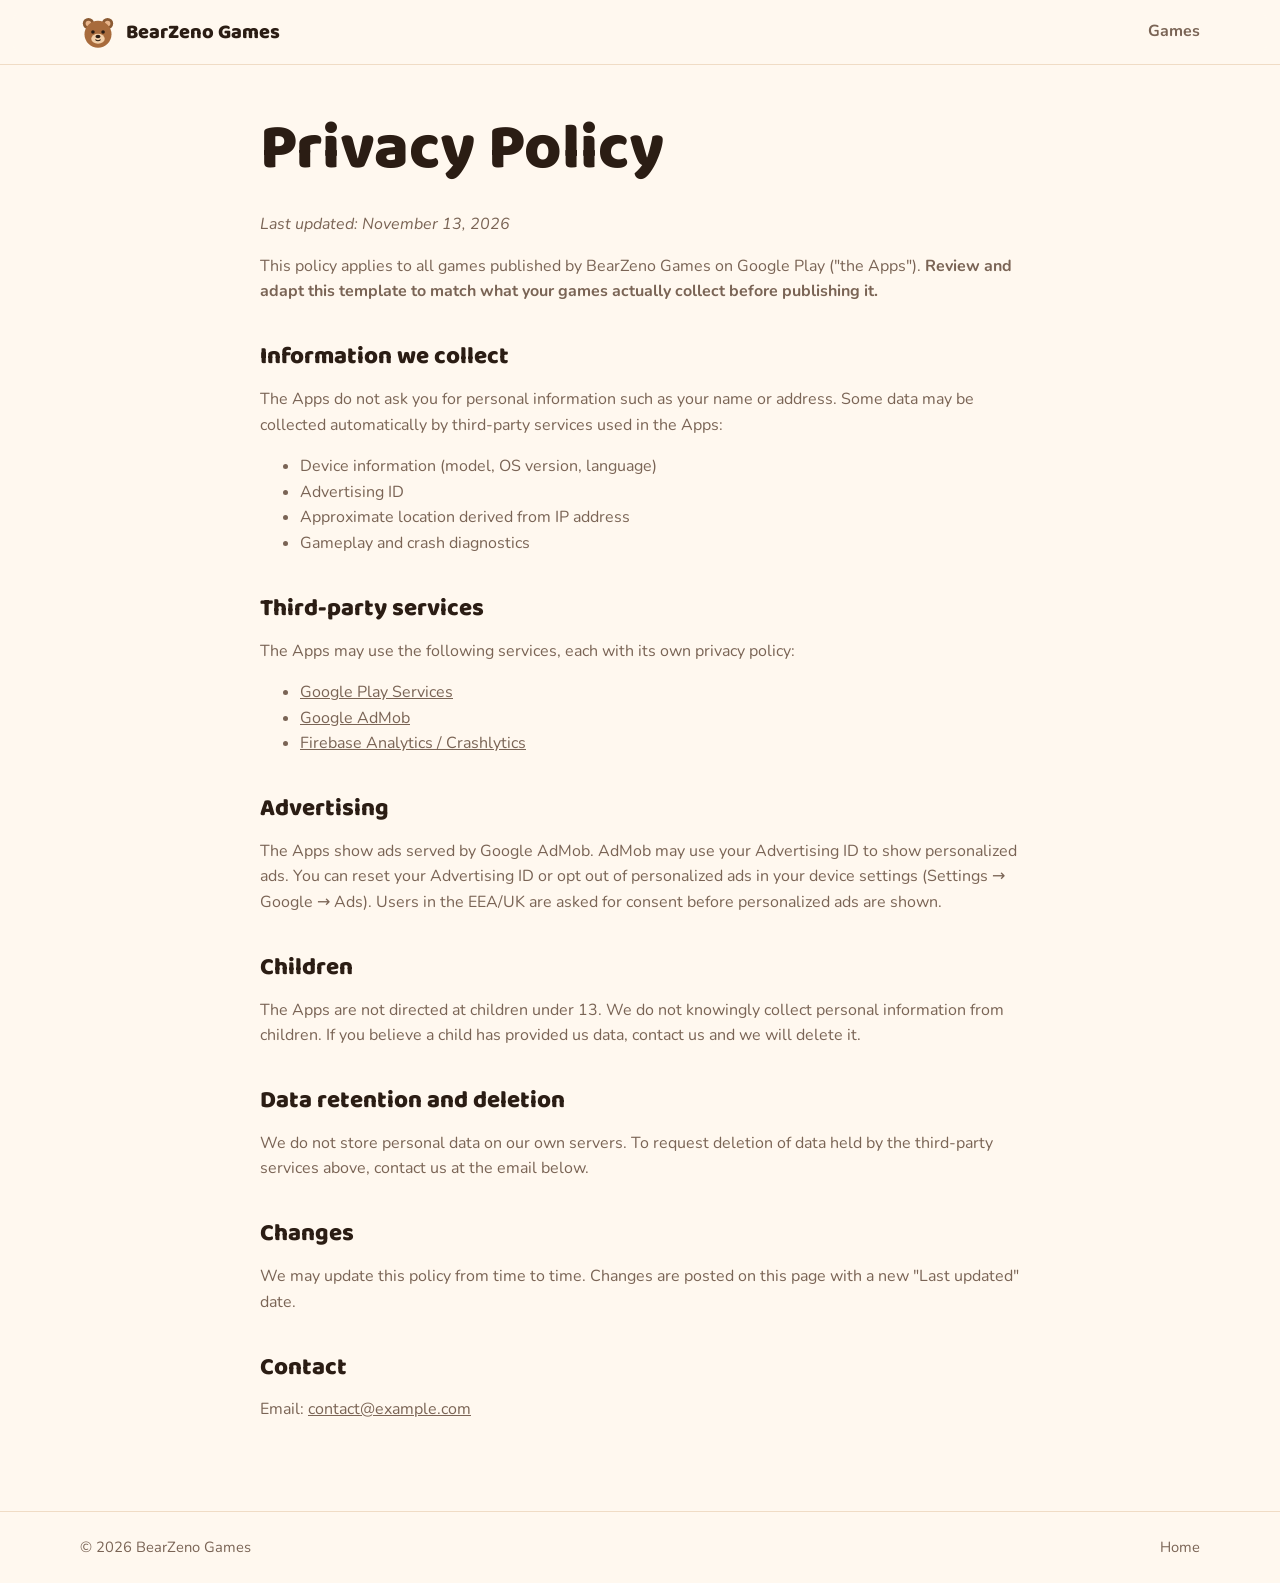
==== privacy-policy.html @ d4653447 "+cm" ====
<!doctype html>
<html lang="en">
<head>
  <meta charset="utf-8" />
  <meta name="viewport" content="width=device-width, initial-scale=1" />
  <title>Privacy Policy – BearZeno Games</title>
  <link rel="icon" href="assets/logo.svg" type="image/svg+xml" />
  <link href="https://fonts.googleapis.com/css2?family=Baloo+2:wght@600;800&family=Nunito:wght@400;600;700&display=swap" rel="stylesheet" />
  <link rel="stylesheet" href="styles.css" />
  <style>
    .policy { max-width: 760px; padding: 48px 0 72px; }
    .policy h2 { font-size: 1.5rem; margin-top: 1.6em; }
    .policy p, .policy li { color: var(--muted); }
  </style>
</head>
<body>
  <header class="nav">
    <div class="wrap nav-inner">
      <a href="index.html" class="brand"><img src="assets/logo.svg" alt="" width="36" height="36" /><span>BearZeno Games</span></a>
      <nav class="nav-links"><a href="index.html#games">Games</a></nav>
    </div>
  </header>

  <main class="wrap policy">
    <h1>Privacy Policy</h1>
    <p><em>Last updated: November 13, 2026</em></p>

    <p>This policy applies to all games published by BearZeno Games on Google Play ("the Apps"). <strong>Review and adapt this template to match what your games actually collect before publishing it.</strong></p>

    <h2>Information we collect</h2>
    <p>The Apps do not ask you for personal information such as your name or address. Some data may be collected automatically by third-party services used in the Apps:</p>
    <ul>
      <li>Device information (model, OS version, language)</li>
      <li>Advertising ID</li>
      <li>Approximate location derived from IP address</li>
      <li>Gameplay and crash diagnostics</li>
    </ul>

    <h2>Third-party services</h2>
    <p>The Apps may use the following services, each with its own privacy policy:</p>
    <ul>
      <li><a href="https://policies.google.com/privacy" target="_blank" rel="noopener">Google Play Services</a></li>
      <li><a href="https://support.google.com/admob/answer/6128543" target="_blank" rel="noopener">Google AdMob</a></li>
      <li><a href="https://firebase.google.com/support/privacy" target="_blank" rel="noopener">Firebase Analytics / Crashlytics</a></li>
    </ul>

    <h2>Advertising</h2>
    <p>The Apps show ads served by Google AdMob. AdMob may use your Advertising ID to show personalized ads. You can reset your Advertising ID or opt out of personalized ads in your device settings (Settings → Google → Ads). Users in the EEA/UK are asked for consent before personalized ads are shown.</p>

    <h2>Children</h2>
    <p>The Apps are not directed at children under 13. We do not knowingly collect personal information from children. If you believe a child has provided us data, contact us and we will delete it.</p>

    <h2>Data retention and deletion</h2>
    <p>We do not store personal data on our own servers. To request deletion of data held by the third-party services above, contact us at the email below.</p>

    <h2>Changes</h2>
    <p>We may update this policy from time to time. Changes are posted on this page with a new "Last updated" date.</p>

    <h2>Contact</h2>
    <p>Email: <a href="mailto:contact@example.com">contact@example.com</a></p>
  </main>

  <footer class="footer">
    <div class="wrap footer-inner"><p>© 2026 BearZeno Games</p><nav><a href="index.html">Home</a></nav></div>
  </footer>
</body>
</html>
---- styles.css ----
:root {
  --bg: #fff8ef;
  --bg-alt: #fdecd6;
  --surface: #ffffff;
  --text: #2b1d14;
  --muted: #7a6455;
  --accent: #e8792b;
  --accent-ink: #ffffff;
  --accent-2: #5b3a24;
  --border: #f0dcc5;
  --shadow: 0 10px 30px rgba(91, 58, 36, 0.12);
  --radius: 20px;
}

@media (prefers-color-scheme: dark) {
  :root {
    --bg: #1a130e;
    --bg-alt: #231910;
    --surface: #2a1f17;
    --text: #fbeee0;
    --muted: #c4ab96;
    --accent: #ff9447;
    --accent-ink: #1a130e;
    --accent-2: #f5d3b3;
    --border: #3b2c20;
    --shadow: 0 10px 30px rgba(0, 0, 0, 0.4);
  }
}

* { box-sizing: border-box; }
html { scroll-behavior: smooth; }
body {
  margin: 0;
  font-family: "Nunito", system-ui, sans-serif;
  background: var(--bg);
  color: var(--text);
  line-height: 1.6;
}
img { max-width: 100%; display: block; }
a { color: inherit; }
h1, h2, h3 { font-family: "Baloo 2", "Nunito", sans-serif; line-height: 1.15; margin: 0 0 .4em; }
h1 { font-size: clamp(2.4rem, 6vw, 4rem); font-weight: 800; }
h2 { font-size: clamp(1.8rem, 4vw, 2.4rem); font-weight: 800; }
h3 { font-size: 1.25rem; font-weight: 600; }

.wrap { width: min(1120px, 100% - 32px); margin-inline: auto; }

/* Nav */
.nav {
  position: sticky; top: 0; z-index: 10;
  background: color-mix(in srgb, var(--bg) 85%, transparent);
  backdrop-filter: blur(10px);
  border-bottom: 1px solid var(--border);
}
.nav-inner { display: flex; align-items: center; justify-content: space-between; height: 64px; }
.brand { display: flex; align-items: center; gap: 10px; text-decoration: none; font-family: "Baloo 2", sans-serif; font-weight: 800; font-size: 1.25rem; }
.nav-links { display: flex; gap: 22px; }
.nav-links a { text-decoration: none; color: var(--muted); font-weight: 700; }
.nav-links a:hover { color: var(--accent); }

/* Buttons */
.btn {
  display: inline-flex; align-items: center; justify-content: center;
  padding: 12px 22px; border-radius: 999px; font-weight: 700; text-decoration: none;
  border: 2px solid transparent; transition: transform .15s, box-shadow .15s;
}
.btn:hover { transform: translateY(-2px); }
.btn-primary { background: var(--accent); color: var(--accent-ink); box-shadow: var(--shadow); }
.btn-ghost { border-color: var(--border); background: var(--surface); }

.play-badge {
  display: inline-flex; align-items: center; gap: 8px;
  padding: 9px 16px; border-radius: 12px;
  background: #111; color: #fff; text-decoration: none; font-weight: 700; font-size: .92rem;
  transition: transform .15s;
}
.play-badge:hover { transform: translateY(-2px); }

/* Hero */
.hero { padding: 72px 0 56px; background: radial-gradient(circle at 85% 20%, var(--bg-alt), transparent 55%); }
.hero-inner { display: grid; grid-template-columns: 1.2fr 1fr; gap: 48px; align-items: center; }
.eyebrow { color: var(--accent); font-weight: 800; text-transform: uppercase; letter-spacing: .08em; font-size: .85rem; margin: 0 0 8px; }
.lead { font-size: 1.15rem; color: var(--muted); max-width: 52ch; }
.hero-actions { display: flex; flex-wrap: wrap; gap: 12px; margin: 24px 0; }
.stat { color: var(--muted); margin: 0; }
.stat strong { color: var(--text); font-size: 1.3rem; }

.spot {
  position: relative; background: var(--surface); border: 1px solid var(--border);
  border-radius: 28px; padding: 32px; box-shadow: var(--shadow); text-align: center;
}
.spot-label {
  position: absolute; top: 16px; left: 16px; background: var(--accent); color: var(--accent-ink);
  font-size: .75rem; font-weight: 800; padding: 4px 10px; border-radius: 999px; text-transform: uppercase;
}
.spot-icon { width: 140px; height: 140px; border-radius: 32px; margin: 8px auto 18px; box-shadow: var(--shadow); object-fit: cover; }
.spot p { color: var(--muted); margin: 0 0 16px; }
.spot .genre { margin-bottom: 8px; }

.genre { color: var(--accent); font-weight: 800; font-size: .8rem; text-transform: uppercase; letter-spacing: .06em; margin: 0; }

.icon-ph {
  display: grid; place-items: center;
  background: linear-gradient(135deg, hsl(var(--h) 75% 60%), hsl(calc(var(--h) + 40) 70% 45%));
  color: #fff; font-family: "Baloo 2", sans-serif; font-weight: 800; font-size: 2.6rem;
}

/* Sections */
.section { padding: 72px 0; }
.section-alt { background: var(--bg-alt); }
.section-head { display: flex; flex-wrap: wrap; align-items: end; justify-content: space-between; gap: 16px; margin-bottom: 28px; }

.filters { display: flex; flex-wrap: wrap; gap: 8px; }
.filters button {
  font: inherit; font-weight: 700; cursor: pointer;
  padding: 8px 16px; border-radius: 999px;
  border: 1px solid var(--border); background: var(--surface); color: var(--text);
}
.filters button[aria-selected="true"] { background: var(--accent); border-color: var(--accent); color: var(--accent-ink); }

.grid { display: grid; grid-template-columns: repeat(auto-fill, minmax(240px, 1fr)); gap: 22px; }
.card {
  display: flex; flex-direction: column; gap: 14px;
  background: var(--surface); border: 1px solid var(--border); border-radius: var(--radius);
  padding: 20px; transition: transform .2s, box-shadow .2s;
}
.card:hover { transform: translateY(-4px); box-shadow: var(--shadow); }
.card-top { display: block; width: fit-content; text-decoration: none; }
.card-icon { width: 96px; height: 96px; border-radius: 22px; object-fit: cover; font-size: 2rem; }
.card-body { flex: 1; }
.card-body h3 { margin-bottom: 2px; }
.tagline { color: var(--muted); margin: 8px 0 0; font-size: .95rem; }
.card .play-badge { align-self: flex-start; }
.empty { color: var(--muted); }

/* About */
.about { display: grid; grid-template-columns: 1fr 1fr; gap: 48px; align-items: center; }
.about p { color: var(--muted); }
.features { list-style: none; padding: 0; margin: 0; display: grid; gap: 14px; }
.features li { display: flex; gap: 14px; align-items: flex-start; background: var(--surface); border: 1px solid var(--border); border-radius: 16px; padding: 16px; }
.features span { font-size: 1.6rem; line-height: 1; }
.features p { margin: 2px 0 0; }

/* Contact */
.contact { text-align: center; }
.contact p { color: var(--muted); margin-bottom: 22px; }
.contact .btn { word-break: break-all; }

/* Footer */
.footer { border-top: 1px solid var(--border); padding: 24px 0; color: var(--muted); font-size: .92rem; }
.footer-inner { display: flex; flex-wrap: wrap; gap: 12px; justify-content: space-between; align-items: center; }
.footer p { margin: 0; }
.footer nav { display: flex; gap: 18px; }
.footer a { text-decoration: none; }
.footer a:hover { color: var(--accent); }

@media (max-width: 820px) {
  .hero { padding-top: 44px; }
  .hero-inner, .about { grid-template-columns: 1fr; gap: 32px; }
  .nav-links { gap: 14px; font-size: .92rem; }
}
@media (max-width: 420px) {
  .nav-links a:not(:first-child) { display: none; }
}
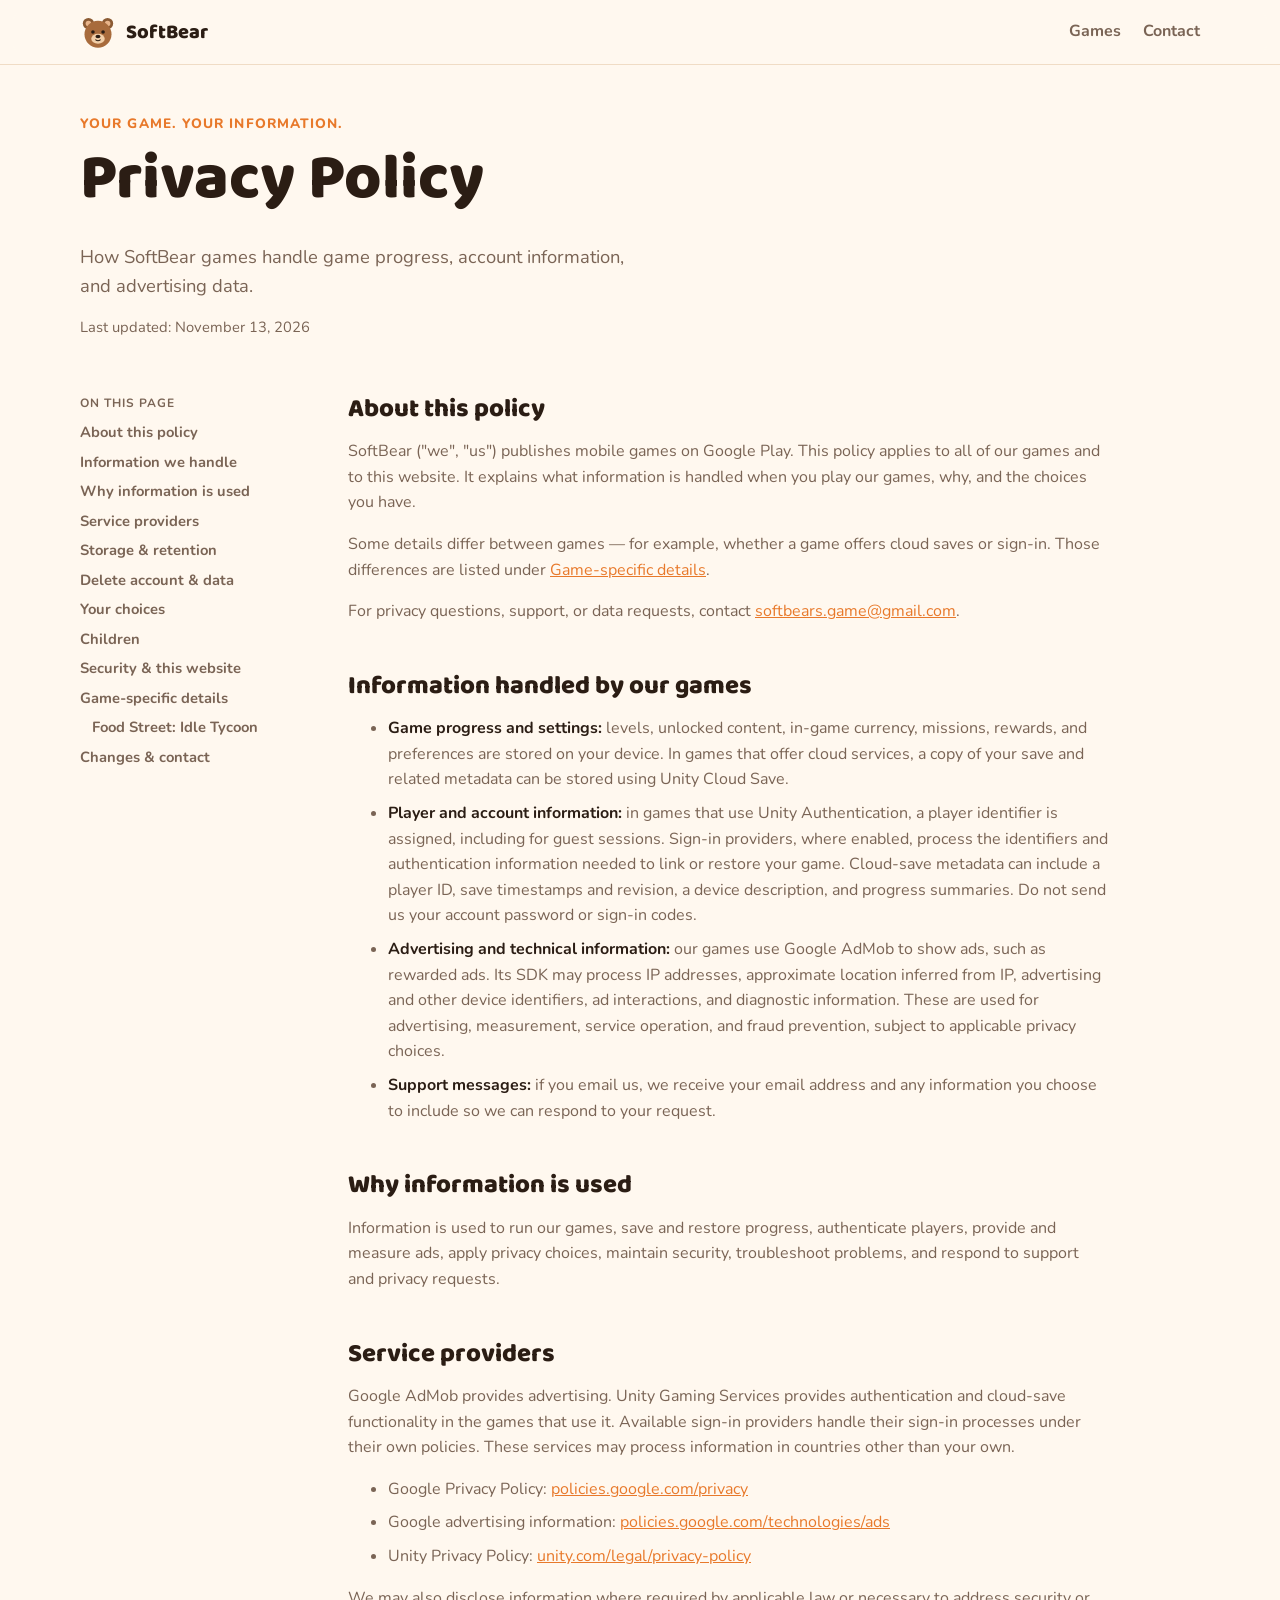
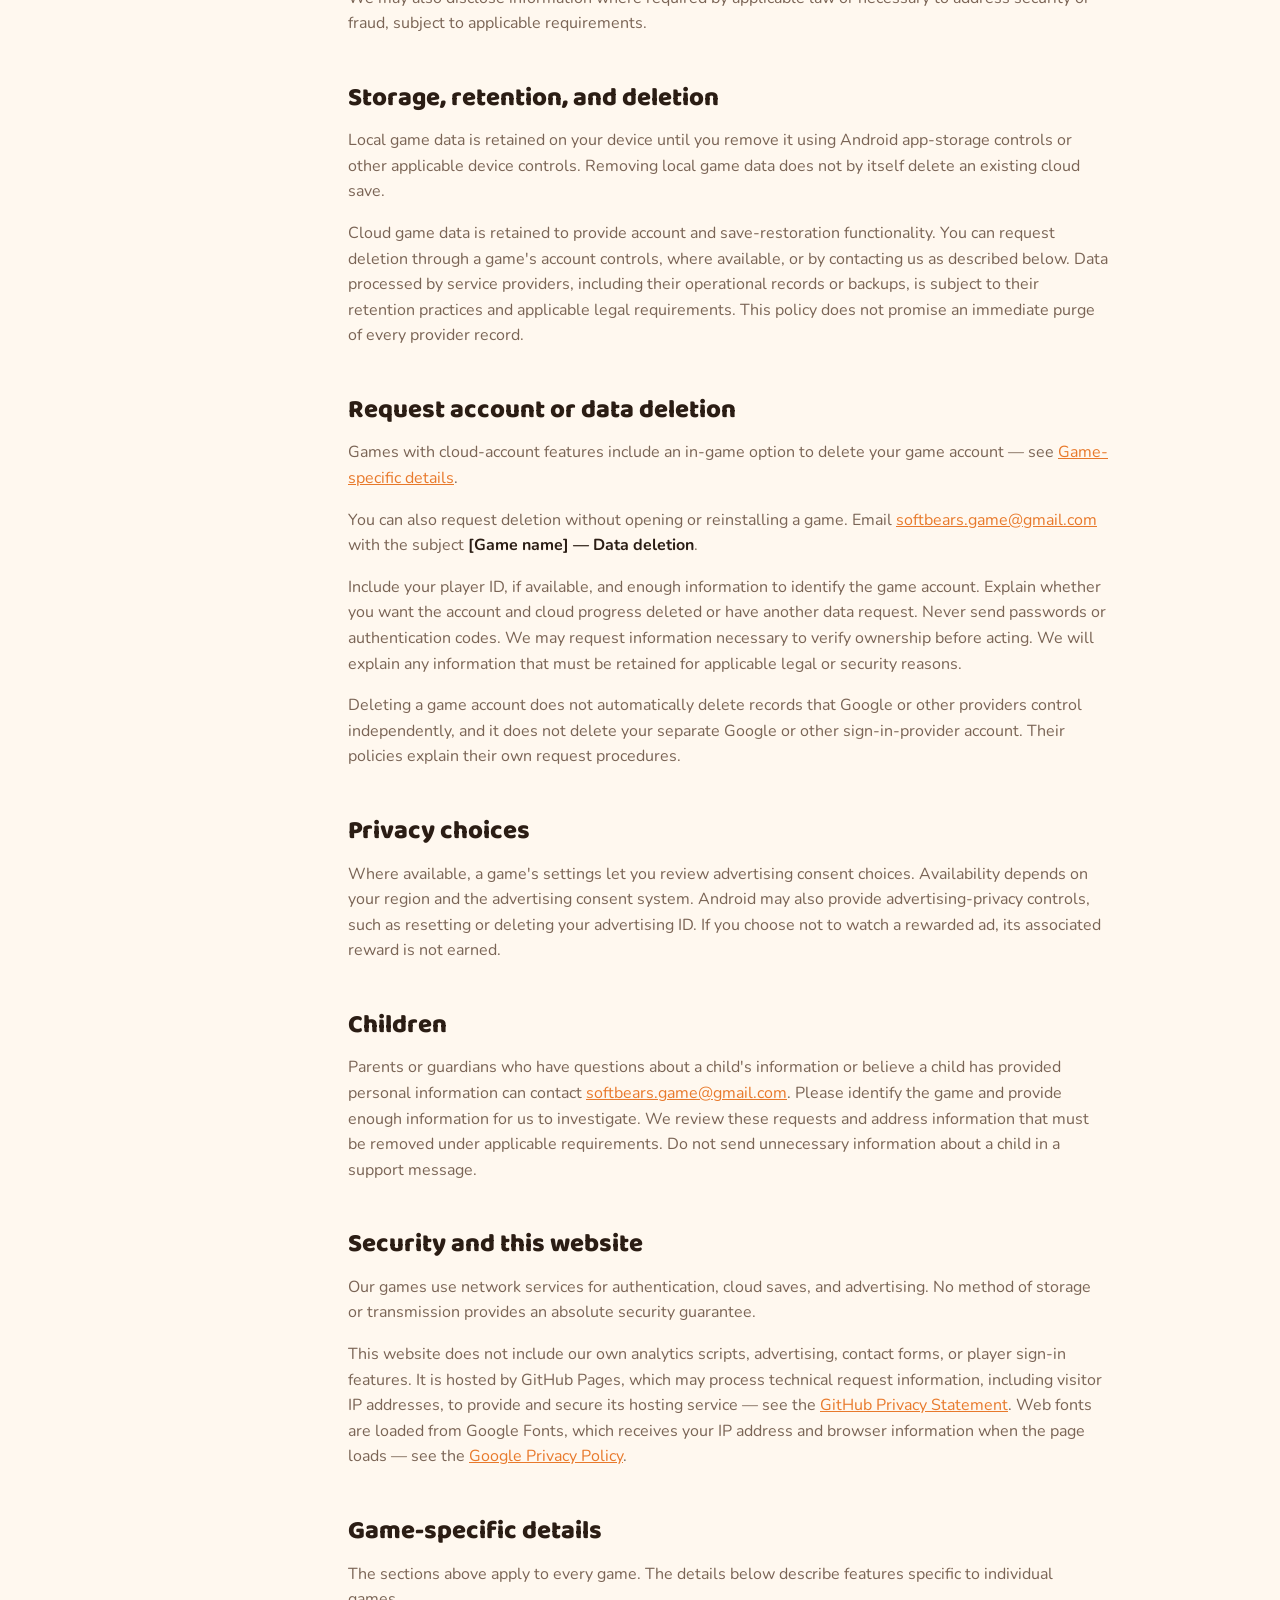
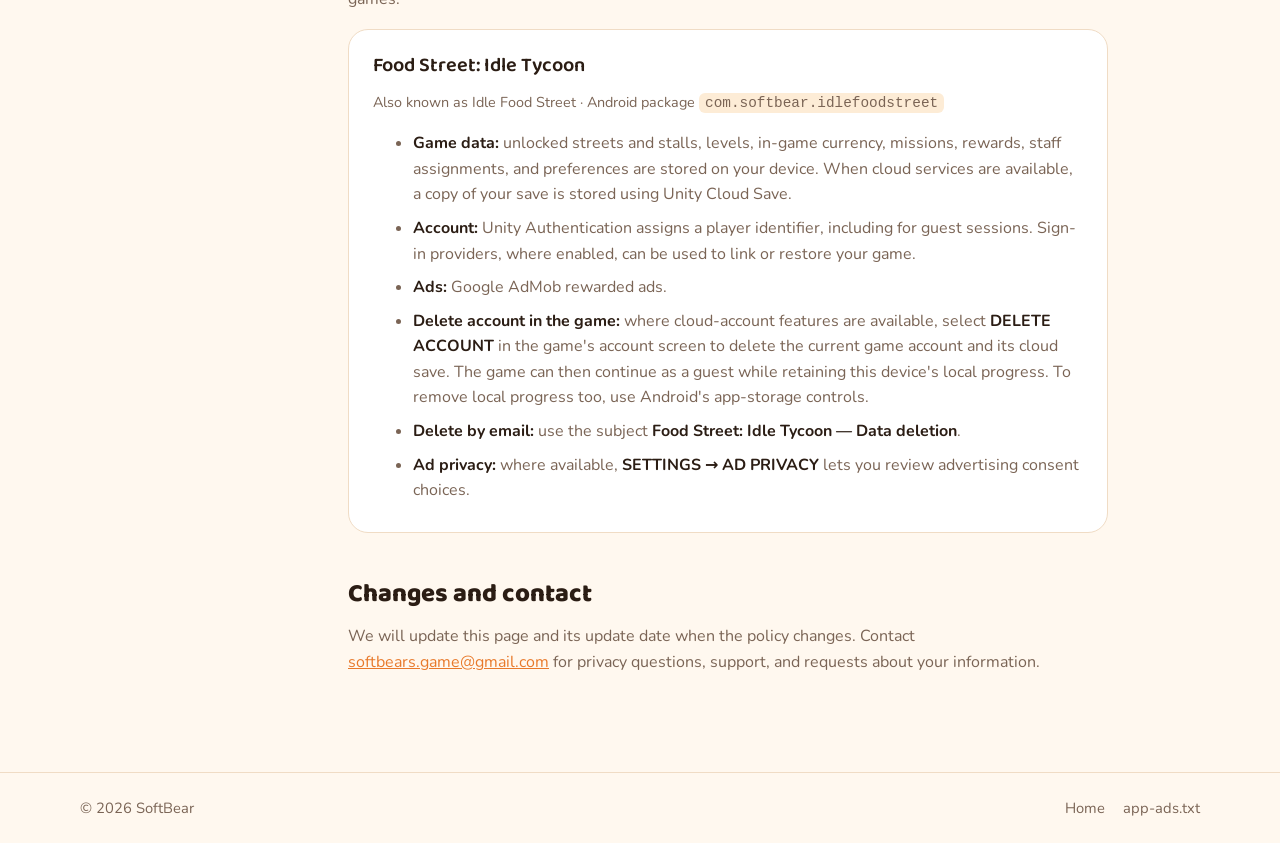
==== commit dfd47ad4: "+cm" ====
--- a/privacy-policy.html
+++ b/privacy-policy.html
@@ -3,65 +3,168 @@
 <head>
   <meta charset="utf-8" />
   <meta name="viewport" content="width=device-width, initial-scale=1" />
-  <title>Privacy Policy – BearZeno Games</title>
+  <title>Privacy Policy – SoftBear Games</title>
+  <meta name="description" content="How SoftBear games handle game progress, account information, and advertising data." />
   <link rel="icon" href="assets/logo.svg" type="image/svg+xml" />
+  <link rel="preconnect" href="https://fonts.googleapis.com" />
+  <link rel="preconnect" href="https://fonts.gstatic.com" crossorigin />
   <link href="https://fonts.googleapis.com/css2?family=Baloo+2:wght@600;800&family=Nunito:wght@400;600;700&display=swap" rel="stylesheet" />
   <link rel="stylesheet" href="styles.css" />
   <style>
-    .policy { max-width: 760px; padding: 48px 0 72px; }
-    .policy h2 { font-size: 1.5rem; margin-top: 1.6em; }
+    .policy-hero { padding: 48px 0 8px; }
+    .policy-hero .lead { margin: 0; }
+    .policy-layout { display: grid; grid-template-columns: 220px 1fr; gap: 48px; padding: 32px 0 80px; align-items: start; }
+    .toc { position: sticky; top: 88px; font-size: .92rem; }
+    .toc strong { display: block; text-transform: uppercase; letter-spacing: .08em; font-size: .75rem; color: var(--muted); margin-bottom: 8px; }
+    .toc ol { list-style: none; padding: 0; margin: 0; display: grid; gap: 6px; }
+    .toc a { text-decoration: none; color: var(--muted); font-weight: 700; }
+    .toc a:hover { color: var(--accent); }
+    .toc .sub { padding-left: 12px; }
+    .policy { max-width: 760px; min-width: 0; }
+    .policy section { scroll-margin-top: 84px; }
+    .policy h2 { font-size: 1.6rem; margin-top: 1.8em; }
+    .policy h3 { margin-top: 1.4em; }
+    .policy section:first-child h2 { margin-top: 0; }
     .policy p, .policy li { color: var(--muted); }
+    .policy strong { color: var(--text); }
+    .policy li { margin-bottom: 8px; }
+    .policy a { color: var(--accent); word-break: break-word; }
+    .updated { color: var(--muted); font-size: .92rem; }
+    .game-box { background: var(--surface); border: 1px solid var(--border); border-radius: var(--radius); padding: 4px 24px 12px; margin-top: 16px; }
+    .game-box h3 { margin-top: 1em; }
+    .meta { font-size: .9rem; }
+    .meta code { background: var(--bg-alt); padding: 2px 6px; border-radius: 6px; }
+    @media (max-width: 820px) {
+      .policy-layout { grid-template-columns: 1fr; gap: 24px; }
+      .toc { position: static; background: var(--surface); border: 1px solid var(--border); border-radius: 16px; padding: 16px; }
+    }
   </style>
 </head>
 <body>
   <header class="nav">
     <div class="wrap nav-inner">
-      <a href="index.html" class="brand"><img src="assets/logo.svg" alt="" width="36" height="36" /><span>BearZeno Games</span></a>
-      <nav class="nav-links"><a href="index.html#games">Games</a></nav>
+      <a href="index.html" class="brand"><img src="assets/logo.svg" alt="" width="36" height="36" /><span>SoftBear</span></a>
+      <nav class="nav-links"><a href="index.html#games">Games</a><a href="#contact">Contact</a></nav>
     </div>
   </header>
 
-  <main class="wrap policy">
+  <div class="wrap policy-hero">
+    <p class="eyebrow">Your game. Your information.</p>
     <h1>Privacy Policy</h1>
-    <p><em>Last updated: November 13, 2026</em></p>
+    <p class="lead">How SoftBear games handle game progress, account information, and advertising data.</p>
+    <p class="updated">Last updated: November 13, 2026</p>
+  </div>
 
-    <p>This policy applies to all games published by BearZeno Games on Google Play ("the Apps"). <strong>Review and adapt this template to match what your games actually collect before publishing it.</strong></p>
+  <div class="wrap policy-layout">
+    <nav class="toc" aria-label="On this page">
+      <strong>On this page</strong>
+      <ol>
+        <li><a href="#about">About this policy</a></li>
+        <li><a href="#information">Information we handle</a></li>
+        <li><a href="#use">Why information is used</a></li>
+        <li><a href="#providers">Service providers</a></li>
+        <li><a href="#retention">Storage &amp; retention</a></li>
+        <li><a href="#delete-data">Delete account &amp; data</a></li>
+        <li><a href="#choices">Your choices</a></li>
+        <li><a href="#children">Children</a></li>
+        <li><a href="#website">Security &amp; this website</a></li>
+        <li><a href="#games">Game-specific details</a></li>
+        <li class="sub"><a href="#food-street">Food Street: Idle Tycoon</a></li>
+        <li><a href="#contact">Changes &amp; contact</a></li>
+      </ol>
+    </nav>
 
-    <h2>Information we collect</h2>
-    <p>The Apps do not ask you for personal information such as your name or address. Some data may be collected automatically by third-party services used in the Apps:</p>
-    <ul>
-      <li>Device information (model, OS version, language)</li>
-      <li>Advertising ID</li>
-      <li>Approximate location derived from IP address</li>
-      <li>Gameplay and crash diagnostics</li>
-    </ul>
+    <main class="policy">
+      <section id="about">
+        <h2>About this policy</h2>
+        <p>SoftBear ("we", "us") publishes mobile games on Google Play. This policy applies to all of our games and to this website. It explains what information is handled when you play our games, why, and the choices you have.</p>
+        <p>Some details differ between games — for example, whether a game offers cloud saves or sign-in. Those differences are listed under <a href="#games">Game-specific details</a>.</p>
+        <p>For privacy questions, support, or data requests, contact <a href="mailto:softbears.game@gmail.com">softbears.game@gmail.com</a>.</p>
+      </section>
 
-    <h2>Third-party services</h2>
-    <p>The Apps may use the following services, each with its own privacy policy:</p>
-    <ul>
-      <li><a href="https://policies.google.com/privacy" target="_blank" rel="noopener">Google Play Services</a></li>
-      <li><a href="https://support.google.com/admob/answer/6128543" target="_blank" rel="noopener">Google AdMob</a></li>
-      <li><a href="https://firebase.google.com/support/privacy" target="_blank" rel="noopener">Firebase Analytics / Crashlytics</a></li>
-    </ul>
+      <section id="information">
+        <h2>Information handled by our games</h2>
+        <ul>
+          <li><strong>Game progress and settings:</strong> levels, unlocked content, in-game currency, missions, rewards, and preferences are stored on your device. In games that offer cloud services, a copy of your save and related metadata can be stored using Unity Cloud Save.</li>
+          <li><strong>Player and account information:</strong> in games that use Unity Authentication, a player identifier is assigned, including for guest sessions. Sign-in providers, where enabled, process the identifiers and authentication information needed to link or restore your game. Cloud-save metadata can include a player ID, save timestamps and revision, a device description, and progress summaries. Do not send us your account password or sign-in codes.</li>
+          <li><strong>Advertising and technical information:</strong> our games use Google AdMob to show ads, such as rewarded ads. Its SDK may process IP addresses, approximate location inferred from IP, advertising and other device identifiers, ad interactions, and diagnostic information. These are used for advertising, measurement, service operation, and fraud prevention, subject to applicable privacy choices.</li>
+          <li><strong>Support messages:</strong> if you email us, we receive your email address and any information you choose to include so we can respond to your request.</li>
+        </ul>
+      </section>
 
-    <h2>Advertising</h2>
-    <p>The Apps show ads served by Google AdMob. AdMob may use your Advertising ID to show personalized ads. You can reset your Advertising ID or opt out of personalized ads in your device settings (Settings → Google → Ads). Users in the EEA/UK are asked for consent before personalized ads are shown.</p>
+      <section id="use">
+        <h2>Why information is used</h2>
+        <p>Information is used to run our games, save and restore progress, authenticate players, provide and measure ads, apply privacy choices, maintain security, troubleshoot problems, and respond to support and privacy requests.</p>
+      </section>
 
-    <h2>Children</h2>
-    <p>The Apps are not directed at children under 13. We do not knowingly collect personal information from children. If you believe a child has provided us data, contact us and we will delete it.</p>
+      <section id="providers">
+        <h2>Service providers</h2>
+        <p>Google AdMob provides advertising. Unity Gaming Services provides authentication and cloud-save functionality in the games that use it. Available sign-in providers handle their sign-in processes under their own policies. These services may process information in countries other than your own.</p>
+        <ul>
+          <li>Google Privacy Policy: <a href="https://policies.google.com/privacy" target="_blank" rel="noopener">policies.google.com/privacy</a></li>
+          <li>Google advertising information: <a href="https://policies.google.com/technologies/ads" target="_blank" rel="noopener">policies.google.com/technologies/ads</a></li>
+          <li>Unity Privacy Policy: <a href="https://unity.com/legal/privacy-policy" target="_blank" rel="noopener">unity.com/legal/privacy-policy</a></li>
+        </ul>
+        <p>We may also disclose information where required by applicable law or necessary to address security or fraud, subject to applicable requirements.</p>
+      </section>
 
-    <h2>Data retention and deletion</h2>
-    <p>We do not store personal data on our own servers. To request deletion of data held by the third-party services above, contact us at the email below.</p>
+      <section id="retention">
+        <h2>Storage, retention, and deletion</h2>
+        <p>Local game data is retained on your device until you remove it using Android app-storage controls or other applicable device controls. Removing local game data does not by itself delete an existing cloud save.</p>
+        <p>Cloud game data is retained to provide account and save-restoration functionality. You can request deletion through a game's account controls, where available, or by contacting us as described below. Data processed by service providers, including their operational records or backups, is subject to their retention practices and applicable legal requirements. This policy does not promise an immediate purge of every provider record.</p>
+      </section>
 
-    <h2>Changes</h2>
-    <p>We may update this policy from time to time. Changes are posted on this page with a new "Last updated" date.</p>
+      <section id="delete-data">
+        <h2>Request account or data deletion</h2>
+        <p>Games with cloud-account features include an in-game option to delete your game account — see <a href="#games">Game-specific details</a>.</p>
+        <p>You can also request deletion without opening or reinstalling a game. Email <a href="mailto:softbears.game@gmail.com">softbears.game@gmail.com</a> with the subject <strong>[Game name] — Data deletion</strong>.</p>
+        <p>Include your player ID, if available, and enough information to identify the game account. Explain whether you want the account and cloud progress deleted or have another data request. Never send passwords or authentication codes. We may request information necessary to verify ownership before acting. We will explain any information that must be retained for applicable legal or security reasons.</p>
+        <p>Deleting a game account does not automatically delete records that Google or other providers control independently, and it does not delete your separate Google or other sign-in-provider account. Their policies explain their own request procedures.</p>
+      </section>
 
-    <h2>Contact</h2>
-    <p>Email: <a href="mailto:contact@example.com">contact@example.com</a></p>
-  </main>
+      <section id="choices">
+        <h2>Privacy choices</h2>
+        <p>Where available, a game's settings let you review advertising consent choices. Availability depends on your region and the advertising consent system. Android may also provide advertising-privacy controls, such as resetting or deleting your advertising ID. If you choose not to watch a rewarded ad, its associated reward is not earned.</p>
+      </section>
+
+      <section id="children">
+        <h2>Children</h2>
+        <p>Parents or guardians who have questions about a child's information or believe a child has provided personal information can contact <a href="mailto:softbears.game@gmail.com">softbears.game@gmail.com</a>. Please identify the game and provide enough information for us to investigate. We review these requests and address information that must be removed under applicable requirements. Do not send unnecessary information about a child in a support message.</p>
+      </section>
+
+      <section id="website">
+        <h2>Security and this website</h2>
+        <p>Our games use network services for authentication, cloud saves, and advertising. No method of storage or transmission provides an absolute security guarantee.</p>
+        <p>This website does not include our own analytics scripts, advertising, contact forms, or player sign-in features. It is hosted by GitHub Pages, which may process technical request information, including visitor IP addresses, to provide and secure its hosting service — see the <a href="https://docs.github.com/en/site-policy/privacy-policies/github-general-privacy-statement" target="_blank" rel="noopener">GitHub Privacy Statement</a>. Web fonts are loaded from Google Fonts, which receives your IP address and browser information when the page loads — see the <a href="https://policies.google.com/privacy" target="_blank" rel="noopener">Google Privacy Policy</a>.</p>
+      </section>
+
+      <section id="games">
+        <h2>Game-specific details</h2>
+        <p>The sections above apply to every game. The details below describe features specific to individual games.</p>
+
+        <div class="game-box" id="food-street">
+          <h3>Food Street: Idle Tycoon</h3>
+          <p class="meta">Also known as Idle Food Street · Android package <code>com.softbear.idlefoodstreet</code></p>
+          <ul>
+            <li><strong>Game data:</strong> unlocked streets and stalls, levels, in-game currency, missions, rewards, staff assignments, and preferences are stored on your device. When cloud services are available, a copy of your save is stored using Unity Cloud Save.</li>
+            <li><strong>Account:</strong> Unity Authentication assigns a player identifier, including for guest sessions. Sign-in providers, where enabled, can be used to link or restore your game.</li>
+            <li><strong>Ads:</strong> Google AdMob rewarded ads.</li>
+            <li><strong>Delete account in the game:</strong> where cloud-account features are available, select <strong>DELETE ACCOUNT</strong> in the game's account screen to delete the current game account and its cloud save. The game can then continue as a guest while retaining this device's local progress. To remove local progress too, use Android's app-storage controls.</li>
+            <li><strong>Delete by email:</strong> use the subject <strong>Food Street: Idle Tycoon — Data deletion</strong>.</li>
+            <li><strong>Ad privacy:</strong> where available, <strong>SETTINGS → AD PRIVACY</strong> lets you review advertising consent choices.</li>
+          </ul>
+        </div>
+      </section>
+
+      <section id="contact">
+        <h2>Changes and contact</h2>
+        <p>We will update this page and its update date when the policy changes. Contact <a href="mailto:softbears.game@gmail.com">softbears.game@gmail.com</a> for privacy questions, support, and requests about your information.</p>
+      </section>
+    </main>
+  </div>
 
   <footer class="footer">
-    <div class="wrap footer-inner"><p>© 2026 BearZeno Games</p><nav><a href="index.html">Home</a></nav></div>
+    <div class="wrap footer-inner"><p>© 2026 SoftBear</p><nav><a href="index.html">Home</a><a href="app-ads.txt">app-ads.txt</a></nav></div>
   </footer>
 </body>
 </html>
